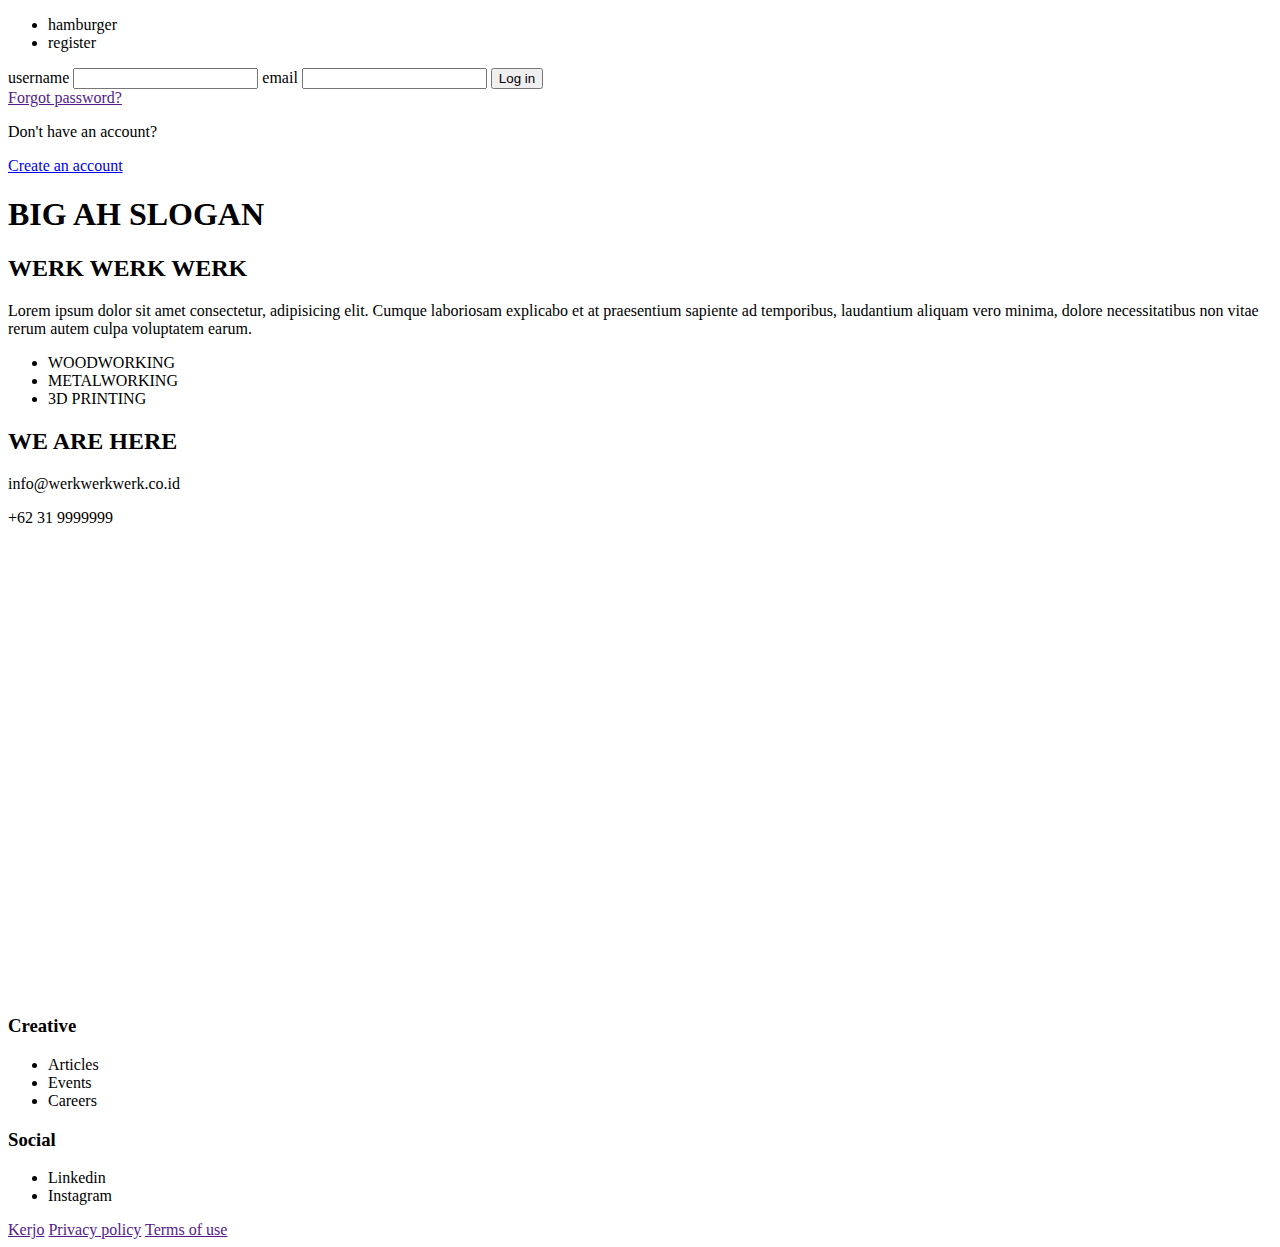
==== index.html @ ec3462d0 "link main page to register account page" ====
<!DOCTYPE html>
<html lang="en">
<head>
	<meta charset="UTF-8">
	<meta name="viewport" content="width=device-width, initial-scale=1.0">

	<link rel="icon" type="image" href=""/>

	<link rel="stylesheet" href="./styles/style1.css"/>
	<link rel="stylesheet" href="./styles/style2.css"/>

	<title>werk werk werk</title>
</head>
<body>
	<header>
		<nav>
			<ul>
				<!-- menu -->
				<li>hamburger</li>
				<!-- login and register -->
				<li>register</li>
			</ul>
		</nav>

		<nav>
			<form action="" class="signin">
				<label for="">username</label>
				<input type="text" class="signin username"/>

				<label for="">email</label>
				<input type="email" name="" id="" class="signin email"/>

				<input type="button" class="reg submit" value="Log in"/>
			</form>

			<a href="">Forgot password?</a>

			<p>Don't have an account?</p>
			<a href="./register.html">Create an account</a>
		</nav>
	</header>

	<main>
		<!-- big ah background -->
		<section id="main" class="main">
			<h1>BIG AH SLOGAN</h1>
		</section>

		<!-- name of the company, vision, etc -->
		<section id="about" class="about">
			<h2>WERK WERK WERK</h2>
			<p>Lorem ipsum dolor sit amet consectetur, adipisicing elit. Cumque laboriosam explicabo et at praesentium sapiente ad temporibus, laudantium aliquam vero minima, dolore necessitatibus non vitae rerum autem culpa voluptatem earum.</p>
		</section>

		<!-- them facilites -->
		<section id="facilities" class="facilities">
			<ul>
				<li>WOODWORKING</li>
				<li>METALWORKING</li>
				<li>3D PRINTING</li>
			</ul>
		</section>


		<footer>
			<h2 class="here">WE ARE HERE</h2>
			<p>info@werkwerkwerk.co.id</p>
			<p>+62 31 9999999</p>
			<iframe src="https://www.google.com/maps/embed?pb=!1m18!1m12!1m3!1d11193.263417073578!2d112.82469502774907!3d-7.307047311729275!2m3!1f0!2f0!3f0!3m2!1i1024!2i768!4f13.1!3m3!1m2!1s0x2dd7f1c3c4828513%3A0xce9fd1542e5a0dce!2sTambake%20mbah%20sarkun!5e0!3m2!1sen!2sus!4v1720446524180!5m2!1sen!2sus" width="600" height="450" style="border:0;" allowfullscreen="" loading="lazy" referrerpolicy="no-referrer-when-downgrade"></iframe>

			<h3 class="creative">Creative</h3>
			<ul>
				<li>Articles</li>
				<li>Events</li>
				<li>Careers</li>
			</ul>
			
			<h3 class="social">Social</h3>
			<ul>
				<li>Linkedin</li>
				<li>Instagram</li>
			</ul>

			<div class="copyright">
				<a href="">Kerjo</a>
				<a href="">Privacy policy</a>
				<a href="">Terms of use</a>
			</div>
		</footer>
	</main>
</body>
</html>
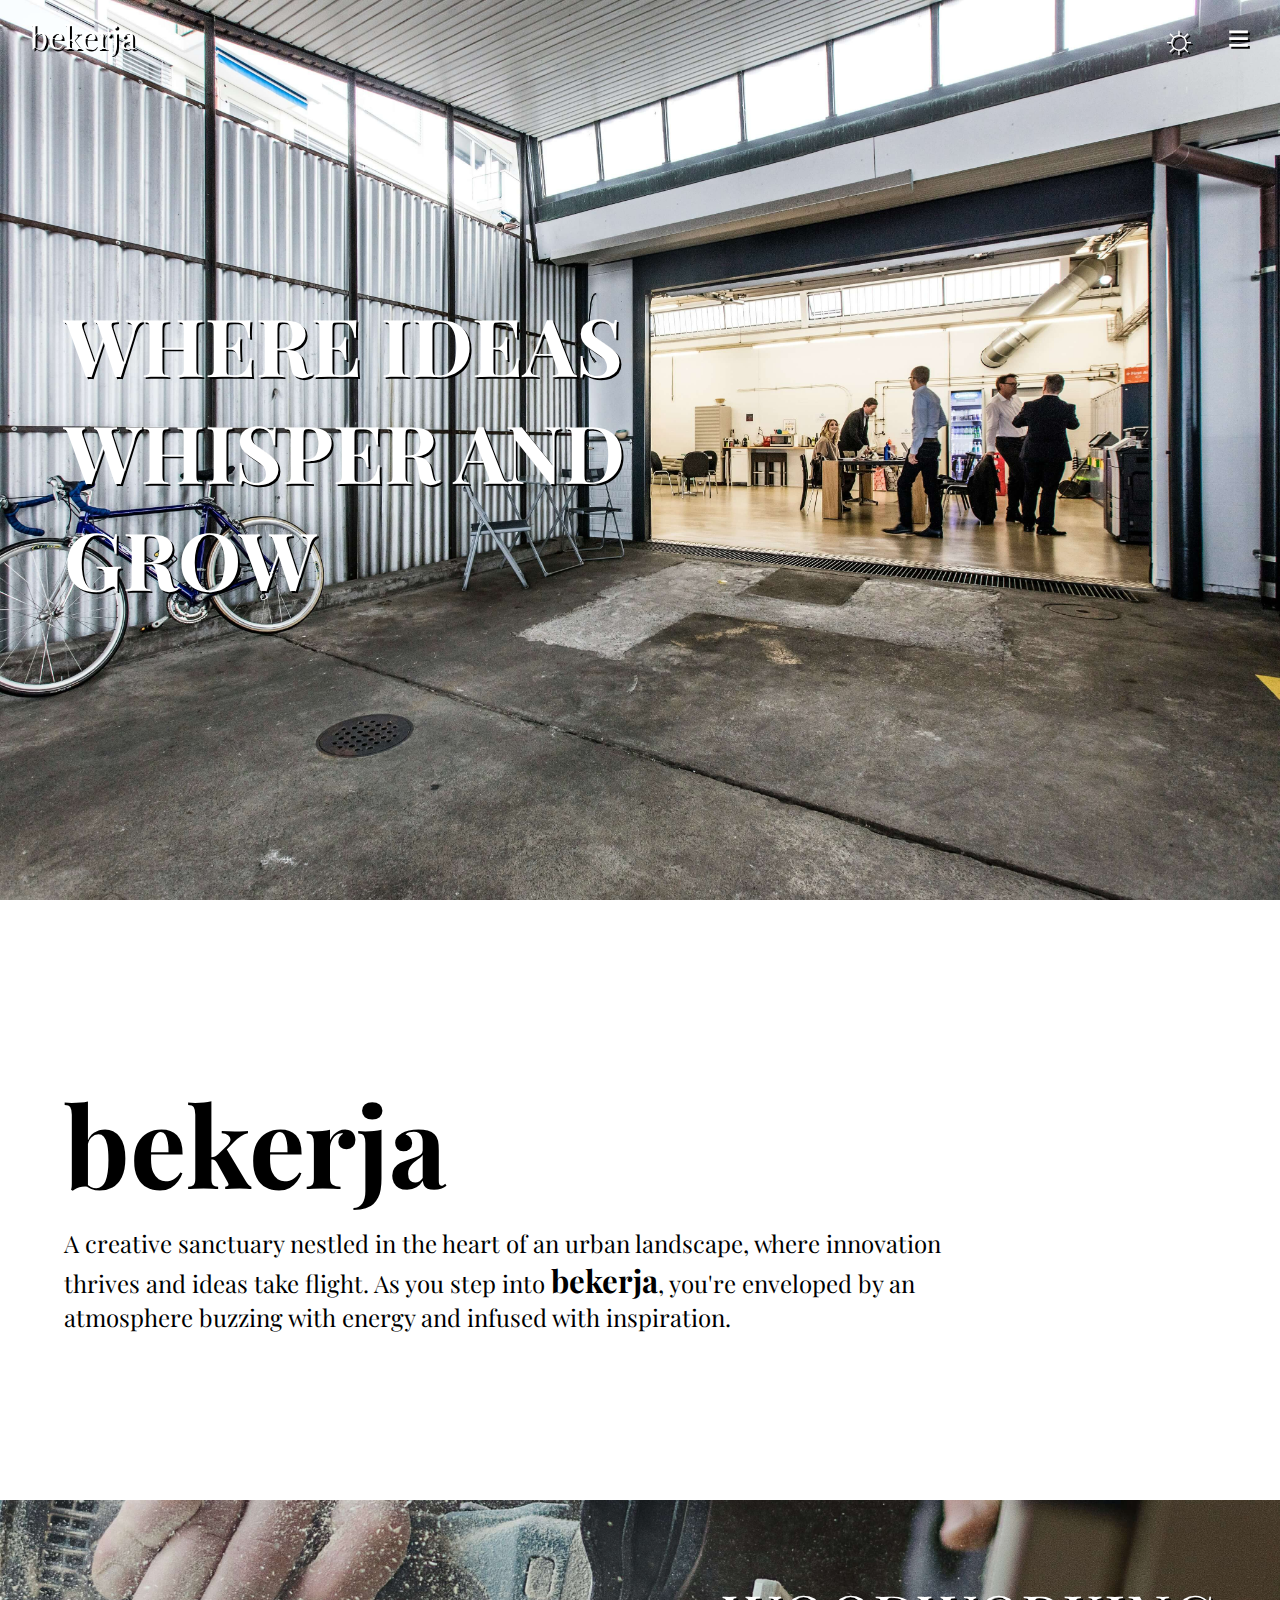
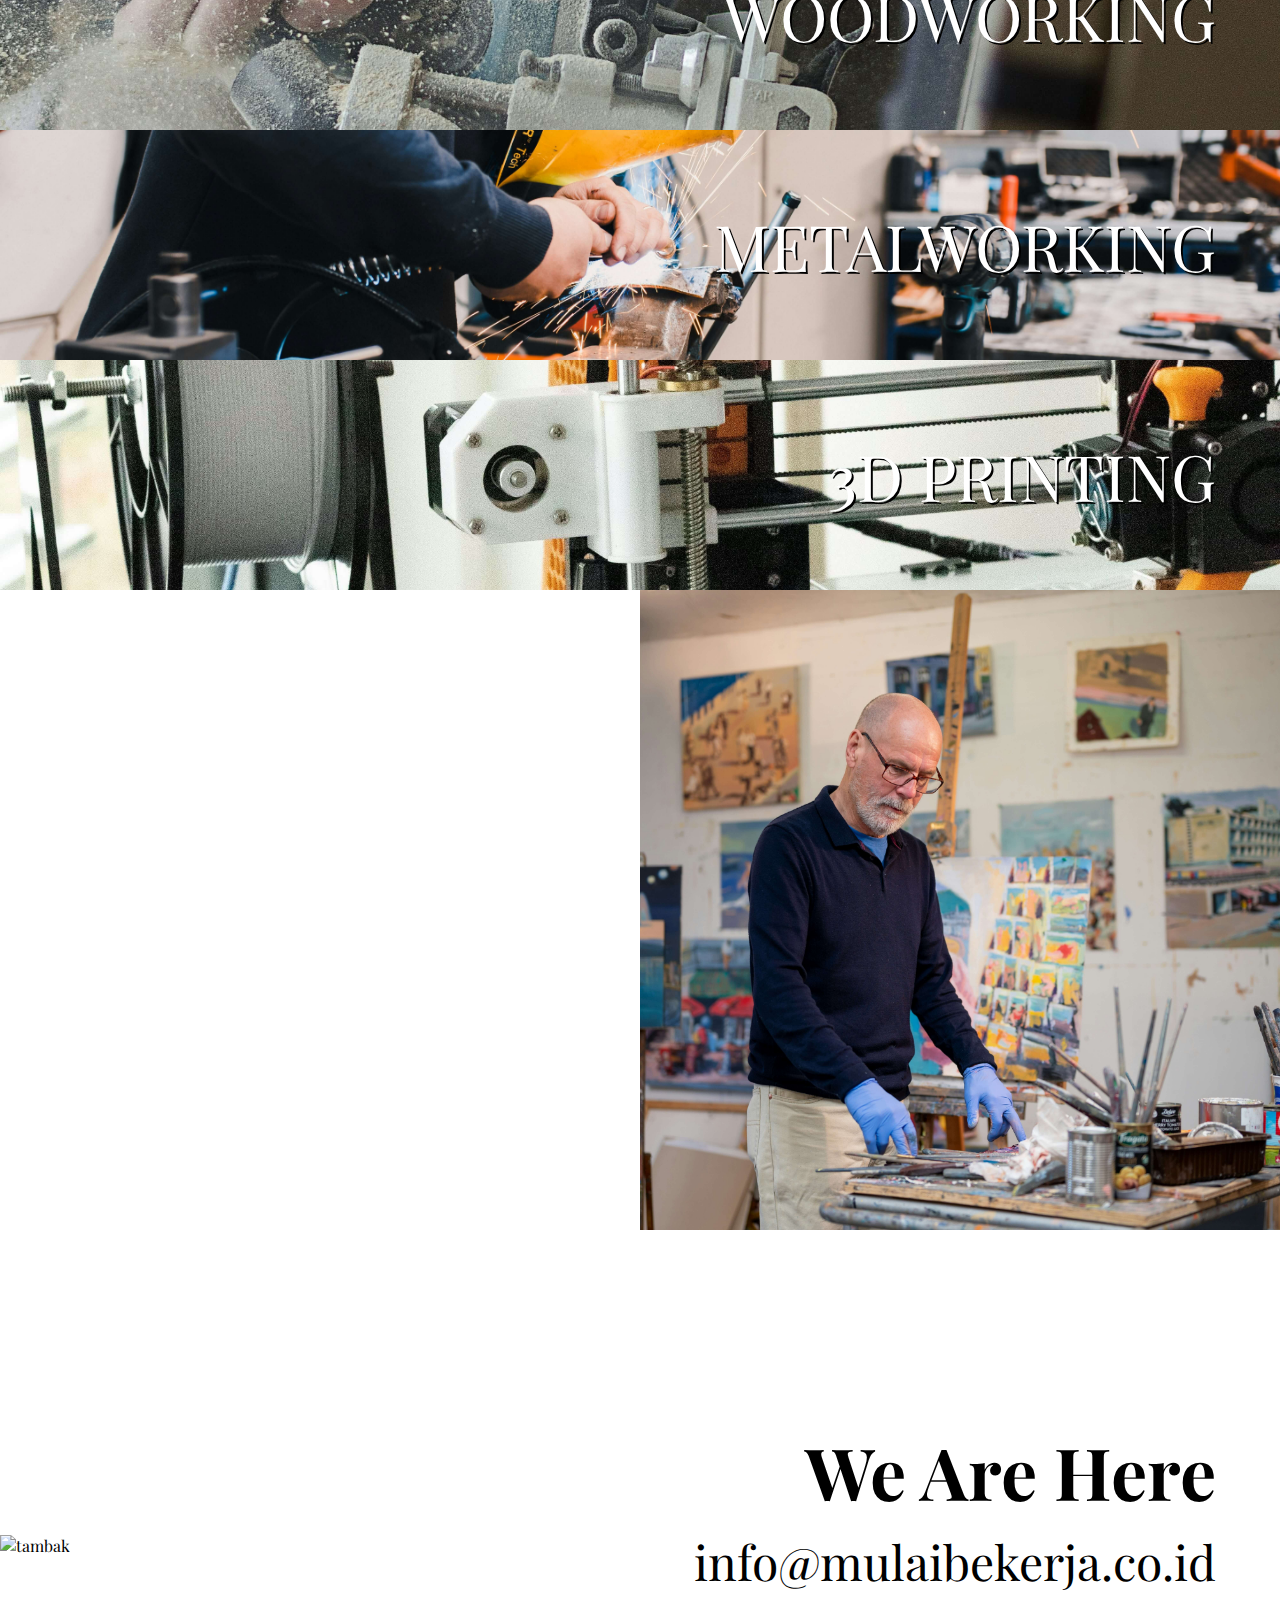
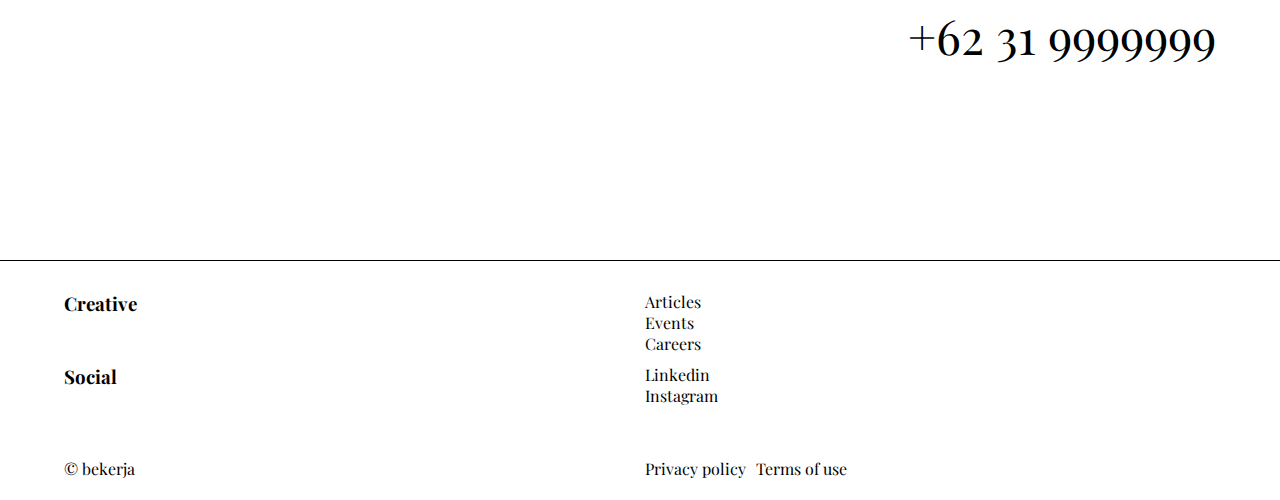
==== commit 91e78d84: "css update, image, hamburger" ====
--- a/index.html
+++ b/index.html
@@ -4,70 +4,120 @@
 	<meta charset="UTF-8">
 	<meta name="viewport" content="width=device-width, initial-scale=1.0">
 
-	<link rel="icon" type="image" href=""/>
+	<link rel="preconnect" href="https://fonts.googleapis.com">
+	<link rel="preconnect" href="https://fonts.gstatic.com" crossorigin>
+	<link href="https://fonts.googleapis.com/css2?family=Playfair+Display:ital,wght@0,400..900;1,400..900&display=swap" rel="stylesheet">
+
+	<link rel="icon" type="image" href="./src/icons/ruler-svgrepo-com.svg"/>
 
 	<link rel="stylesheet" href="./styles/style1.css"/>
 	<link rel="stylesheet" href="./styles/style2.css"/>
 
-	<title>werk werk werk</title>
+	<title>Bekerja Creative Space</title>
 </head>
 <body>
 	<header>
-		<nav>
-			<ul>
-				<!-- menu -->
-				<li>hamburger</li>
-				<!-- login and register -->
-				<li>register</li>
-			</ul>
-		</nav>
-
-		<nav>
-			<form action="" class="signin">
-				<label for="">username</label>
-				<input type="text" class="signin username"/>
-
-				<label for="">email</label>
-				<input type="email" name="" id="" class="signin email"/>
-
-				<input type="button" class="reg submit" value="Log in"/>
-			</form>
-
-			<a href="">Forgot password?</a>
-
-			<p>Don't have an account?</p>
-			<a href="./register.html">Create an account</a>
-		</nav>
+		<div class="nav-bar">
+			<nav class="logo">bekerja</nav>
+			<div class="buttons">
+				<button class="dark-mode">&#9788;</button>
+				<nav class="hamburger"><button popovertarget="popup-user" class="hamb-butt">&#x2261;</button></nav>
+			</div>
+			
+		</div>
+		<div class="popup-user" popover id="popup-user">
+			<button popovertarget="popup-user" popoevertargetaction="hide" class="hamb-butt-2">&#9587;</button>
+			<div id="big-reg-cont" class="big-reg-cont">
+			<div class="user-data">
+				<div class="user-container container-signin">
+					<form action="" class="signin">
+						<label for="">username</label>
+						<input type="text" class="signin username"/>
+	
+						<label for="">Password</label>
+						<input type="password" name="" id="" class="signin email"/>
+	
+						<input type="button" class="reg submit" value="Log in"/>
+					</form>
+	
+					<a class="forgot-password" href="">Forgot password?</a>
+	
+				</div>
+			
+				<div class="user-container container-register">
+					<form action="" class="register">
+						<label for="">First Name</label>
+						<input type="text" class="reg first-name">
+				
+						<label for="">Last Name</label>
+						<input type="text" class="reg last-name">
+			
+						<label for="">username</label>
+						<input type="text" class="reg username">
+				
+						<label for="">email</label>
+						<input type="email" name="" id="" class="reg email"/>
+				
+						<label for="">Password</label>
+						<input type="password" name="" id="" class="reg password">
+				
+						<input type="button" class="reg submit" value="Register">
+					</form>	
+				</div>
+			</div>
+			</div>
+			<div class="bg-reg bg-1"></div>
+		</div>
+			<!-- <div class="bg-reg bg-2">New Here?</div> -->
 	</header>
 
 	<main>
 		<!-- big ah background -->
-		<section id="main" class="main">
-			<h1>BIG AH SLOGAN</h1>
+		<section id="sect mainsect" class="sect mainsect">
+			<h1>Where Ideas Whisper and Grow</h1>
 		</section>
 
 		<!-- name of the company, vision, etc -->
-		<section id="about" class="about">
-			<h2>WERK WERK WERK</h2>
-			<p>Lorem ipsum dolor sit amet consectetur, adipisicing elit. Cumque laboriosam explicabo et at praesentium sapiente ad temporibus, laudantium aliquam vero minima, dolore necessitatibus non vitae rerum autem culpa voluptatem earum.</p>
+		<section id="sect aboutsect" class="sect aboutsect">
+			<h2 class="about-title">bekerja</h2>
+			<p>A creative sanctuary nestled in the heart of an urban landscape, where innovation thrives and ideas take flight. As you step into <span class="bekerja">bekerja</span>, you're enveloped by an atmosphere buzzing with energy and infused with inspiration.</p>
 		</section>
 
 		<!-- them facilites -->
-		<section id="facilities" class="facilities">
-			<ul>
-				<li>WOODWORKING</li>
-				<li>METALWORKING</li>
-				<li>3D PRINTING</li>
+		<section id="sect facssect" class="sect facssect">
+			<ul	class="list facs">
+				<li class="facitems fac-1">WOODWORKING</li>
+				<li class="facitems fac-2">METALWORKING</li>
+				<li class="facitems fac-3">3D PRINTING</li>
 			</ul>
 		</section>
 
+		<section id="sect testimonsect" class="sect testimonsect">
+			<img src="./src/img/compressed/good-sir.jpg" class="good-sir" alt="testimony">
+			<div class="container-testimon">
+				<p class="testimony-about">
+					What makes <span class="bekerja">bekerja</span> exceptional is its supportive community of like-minded individuals who inspire and assist each other daily. Bekerja isn't just a workspace; it's a place where creativity thrives, connections deepen, and passions are reignited.</p>
+				<p class="testimony-name">Bruce Wayne</p>
+			</div>
+			
+		</section>
+
+		<section class="sect infosect">
+			<div class="addressinfo">
+				<h2 class="here"><a href="https://maps.app.goo.gl/QqDTWWnGY4p8EQmk7" class="maps" target="_blank">We Are Here</a></h2>
+				<p class="mailinfo">info@mulaibekerja.co.id</p>
+				<p class="phoneinfo">+62 31 9999999</p>
+
+			</div>
+			
+			<a href="https://maps.app.goo.gl/QqDTWWnGY4p8EQmk7" class="maps" target="_blank"><img src="./src/img/snazzy-image-2.png" alt="tambak" class="tambak" width="100%"></a>
+			
+		</section>
+
+		
+
 
 		<footer>
-			<h2 class="here">WE ARE HERE</h2>
-			<p>info@werkwerkwerk.co.id</p>
-			<p>+62 31 9999999</p>
-			<iframe src="https://www.google.com/maps/embed?pb=!1m18!1m12!1m3!1d11193.263417073578!2d112.82469502774907!3d-7.307047311729275!2m3!1f0!2f0!3f0!3m2!1i1024!2i768!4f13.1!3m3!1m2!1s0x2dd7f1c3c4828513%3A0xce9fd1542e5a0dce!2sTambake%20mbah%20sarkun!5e0!3m2!1sen!2sus!4v1720446524180!5m2!1sen!2sus" width="600" height="450" style="border:0;" allowfullscreen="" loading="lazy" referrerpolicy="no-referrer-when-downgrade"></iframe>
-
 			<h3 class="creative">Creative</h3>
 			<ul>
 				<li>Articles</li>
@@ -77,14 +127,17 @@
 			
 			<h3 class="social">Social</h3>
 			<ul>
-				<li>Linkedin</li>
-				<li>Instagram</li>
+				<li><a href="https://www.linkedin.com/in/teduh-adhi-prakoso/" target="_blank" rel="noopener noreferrer">Linkedin</a></li>
+				<li><a href="https://www.instagram.com/teduhadhi/" target="_blank" rel="noopener noreferrer">Instagram</a></li>
 			</ul>
 
 			<div class="copyright">
-				<a href="">Kerjo</a>
-				<a href="">Privacy policy</a>
-				<a href="">Terms of use</a>
+				<a href="#">&#169 bekerja</a>
+			</div>
+
+			<div class="copyright-2">
+				<a href="#">Privacy policy</a>
+				<a href="#">Terms of use</a>
 			</div>
 		</footer>
 	</main>
--- a/styles/style1.css
+++ b/styles/style1.css
@@ -0,0 +1,265 @@
+*{
+    margin: 0;
+    font-family: "Playfair Display", serif;
+}
+
+.nav-bar{
+  display: flex;
+  position: fixed;
+  width: 100%;
+  height: 30px;
+  justify-content: space-between;
+  align-items: center;
+  padding-top: 20px;
+  z-index: 3;
+}
+
+.nav-bar  * {
+  color: white;
+  text-shadow: 2px 2px  black;
+
+}
+
+.buttons{
+  display: flex;
+  gap:30px
+}
+
+.logo{
+  font-size: 2rem;
+  margin-left: 30px;
+}
+
+.hamburger{
+  margin-right: 30px;
+}
+
+.hamb-butt,.dark-mode{
+  background-color: transparent;
+  border: none;
+  cursor: pointer;
+  padding: 0;
+  margin: 0;
+  font-size: 2.5rem;
+  font-weight: 600;
+}
+
+
+
+.mainsect{
+    height: 100vh;
+    width: 100%;
+    display: flex;
+    justify-content: left;
+    align-items: center;
+    background-color: black;
+    background-image: url(../src/img/compressed/bg-first.jpg);
+    background-size: cover;
+    background-position: 100%;
+}
+
+h1{
+    color: white;
+    text-shadow: 2px 2px  black;
+    text-transform: uppercase;
+    font-size: 5rem;
+    padding-left: 5%;
+    width: 50%;
+}
+
+.aboutsect{
+    height: 600px;
+    width: 100%;
+    background-color: white;
+    display: flex;
+    flex-direction: column;
+    color: black;
+    justify-content: center;
+    gap: 10px;
+}
+
+
+.aboutsect *{
+    margin: 0 5%;
+}
+
+.bekerja{
+    font-weight: 700;
+    font-size: 1.3em;
+    margin: 0;
+    padding: 0;
+}
+
+.aboutsect > h2{
+    font-size: 7rem;
+
+    /* text-transform:uppercase; */
+}
+
+.aboutsect > p{
+    font-size: 1.5rem;
+    max-width: 900px;
+}
+
+.facssect{
+    height: 690px;
+    background-color: black;
+    color: white;
+    text-shadow: 2px 2px  black;
+}
+
+.facs{
+    padding: 0;
+}
+
+.facitems{
+    list-style: none;
+    height: 230px;
+    display: flex;
+    align-items: center;
+    justify-content: end;
+    font-size: 4em;
+    cursor: pointer;
+    padding-right: 5%;
+    background-size: cover;
+    background-position-y: 50%;
+    transition: opacity 0.3s ease;
+    background-repeat: no-repeat;
+
+}
+
+.fac-1{
+    background-image: url(../src/img/compressed/joint.jpg);
+}
+
+.fac-2{
+    background-image: url(../src/img/compressed/welding.jpg);
+}
+
+.fac-3{
+    background-image: url(../src/img/compressed/anet-a8.jpg);
+}
+
+.facs:hover .facitems{
+    opacity: 0.5;
+    background-position-x: 2000vh;
+}
+
+.facs:hover .facitems:hover{
+    opacity: 1;
+    background-position-x: 0;
+}
+
+.testimonsect{
+    background-color: white;
+    height: fit-content;
+    width: 100%;
+    display: flex;
+    align-items: center;
+    overflow: hidden;
+    /* cursor: pointer; */
+}
+
+.testimonsect > div{
+  
+    display: flex;
+    flex-direction: column;
+    gap: 30px;
+    font-size: 1.5rem;
+    line-height: 1.75em;
+    color: white;
+    transition: color 2s ease-out;
+    margin: 0 5%;
+}
+
+.testimony-name{
+    font-size: 1.5em;
+    font-weight: 500;
+}
+
+.testimonsect > img{
+    /* height: 500px; */
+    width: 50%;
+    aspect-ratio: 1/1;
+    object-fit: cover;
+    position: relative;
+    transform: translateX(100%);
+    transition: transform 2s ease;
+    animation-fill-mode: forwards;
+}
+
+
+.testimonsect:hover .good-sir{
+    transform: translateX(0);
+}
+
+.testimonsect:hover div{
+    color: black;
+}
+
+
+.infosect{
+    height:70vh;
+    overflow: hidden;
+    display: flex;
+    align-items: center;
+}
+
+.addressinfo{
+    right: 5%;
+    position: absolute;
+    display: flex;
+    flex-direction: column;
+    gap: 10px;
+    align-items: end;
+    font-size: 3rem;
+    z-index: 1;
+}
+
+
+.maps{
+    transition: scale 0.5s ease;
+}
+
+.maps:hover{
+    scale: 107%;
+}
+
+footer{
+    display: grid;
+    grid-template-columns: repeat(2,1fr);
+    grid-template-rows: repeat(3,1fr);
+    gap: 10px;
+    border-top: 1px solid black;
+    padding: 30px 5% 0;
+
+}
+
+footer > .creative{
+
+}
+
+footer > .social{
+
+}
+
+footer > .copyright{
+
+}
+
+
+footer > ul{
+    list-style: none;
+    padding-left: 0;
+}
+
+a{
+    text-decoration: none;
+    color: black;
+}
+
+.copyright, .copyright-2{
+    display: flex;
+    align-items: center;
+    column-gap: 10px;
+}
--- a/styles/style2.css
+++ b/styles/style2.css
@@ -0,0 +1,134 @@
+
+.popup-user{
+  margin: 0;
+  padding: 0;
+  background-color: rgba(0, 0, 0, 0.741);
+  border: none;
+  backdrop-filter: blur(1.75px);
+  height: 100vh;
+  width: 100%;
+  position: fixed;
+  z-index: 7;
+  translate: 100% 0;
+    transition: translate 1.5s, display 1.5s ease-out allow-discrete;
+}
+
+.popup-user:popover-open{
+  translate: 0 0;
+    
+  @starting-style{
+      translate: 100% 0;
+  }
+}
+.hamb-butt-2{
+  z-index: 7;
+  margin: 0;
+  color: white;
+  position: fixed;
+  top: 19px;
+  left: 30px;
+  background-color: transparent;
+  border: none;
+  cursor: pointer;
+  padding: 0;
+  margin: 0;
+  font-size: 1.5rem;
+  font-weight: 600;
+}
+
+.big-reg-cont{
+  height: 100vh;
+  width: 100%;
+  display: flex;
+  align-items: center;
+
+}
+
+
+
+.user-data{
+  display: flex;
+  align-items: flex-start;
+  gap: 50px;
+  z-index: 3;
+  width: 100%;
+  justify-content: space-around;
+}
+
+.user-container{
+  display: flex;
+  width: 400px;
+  flex-direction: column;
+  align-items: center;
+}
+
+form{
+  display: flex;
+  flex-direction: column;
+  flex: 1;
+  font-size: 1.5em;
+  width: 100%;
+  color: white;
+  
+}
+
+input{
+  height: 1rem;
+  border-radius: 25px;
+  border: none;
+  background-color: rgba(216, 215, 215, 0.701);
+  margin-top: 1%;
+  margin-bottom: 3%;
+  padding: 10px 20px;
+  font-size: 1em;
+  color: rgb(0, 0, 0);
+  font-family: serif;
+}
+
+input[type="button"]{
+  background-color: black;
+  color: white;
+  height: 2em;
+  margin-top: 15px;
+  padding: 0;
+  cursor: pointer;
+  border-radius: 30px;
+  font-size: 0.95em;
+}
+
+.forgot-password{
+  font-size: 1.25em;
+  margin-top: 10px;
+  text-decoration: none;
+  color: rgb(255, 255, 255);
+}
+
+/* .bg-reg{
+  height: 100vh;
+  width: 50%;
+  display: flex;
+  align-items: center;
+  justify-content: center;
+  border-right: 1px solid rgba(255, 255, 255, 0.21);
+  
+  position: fixed;
+  z-index: 5;
+} */
+
+.bg-1{
+  top: 0;
+  left: 0;
+  background-color: ;
+}
+
+.bg-2{
+  top: 0;
+  right: 0;
+}
+
+/* .container-register:hover .bg-1{
+  display: none;
+} */
+
+
+
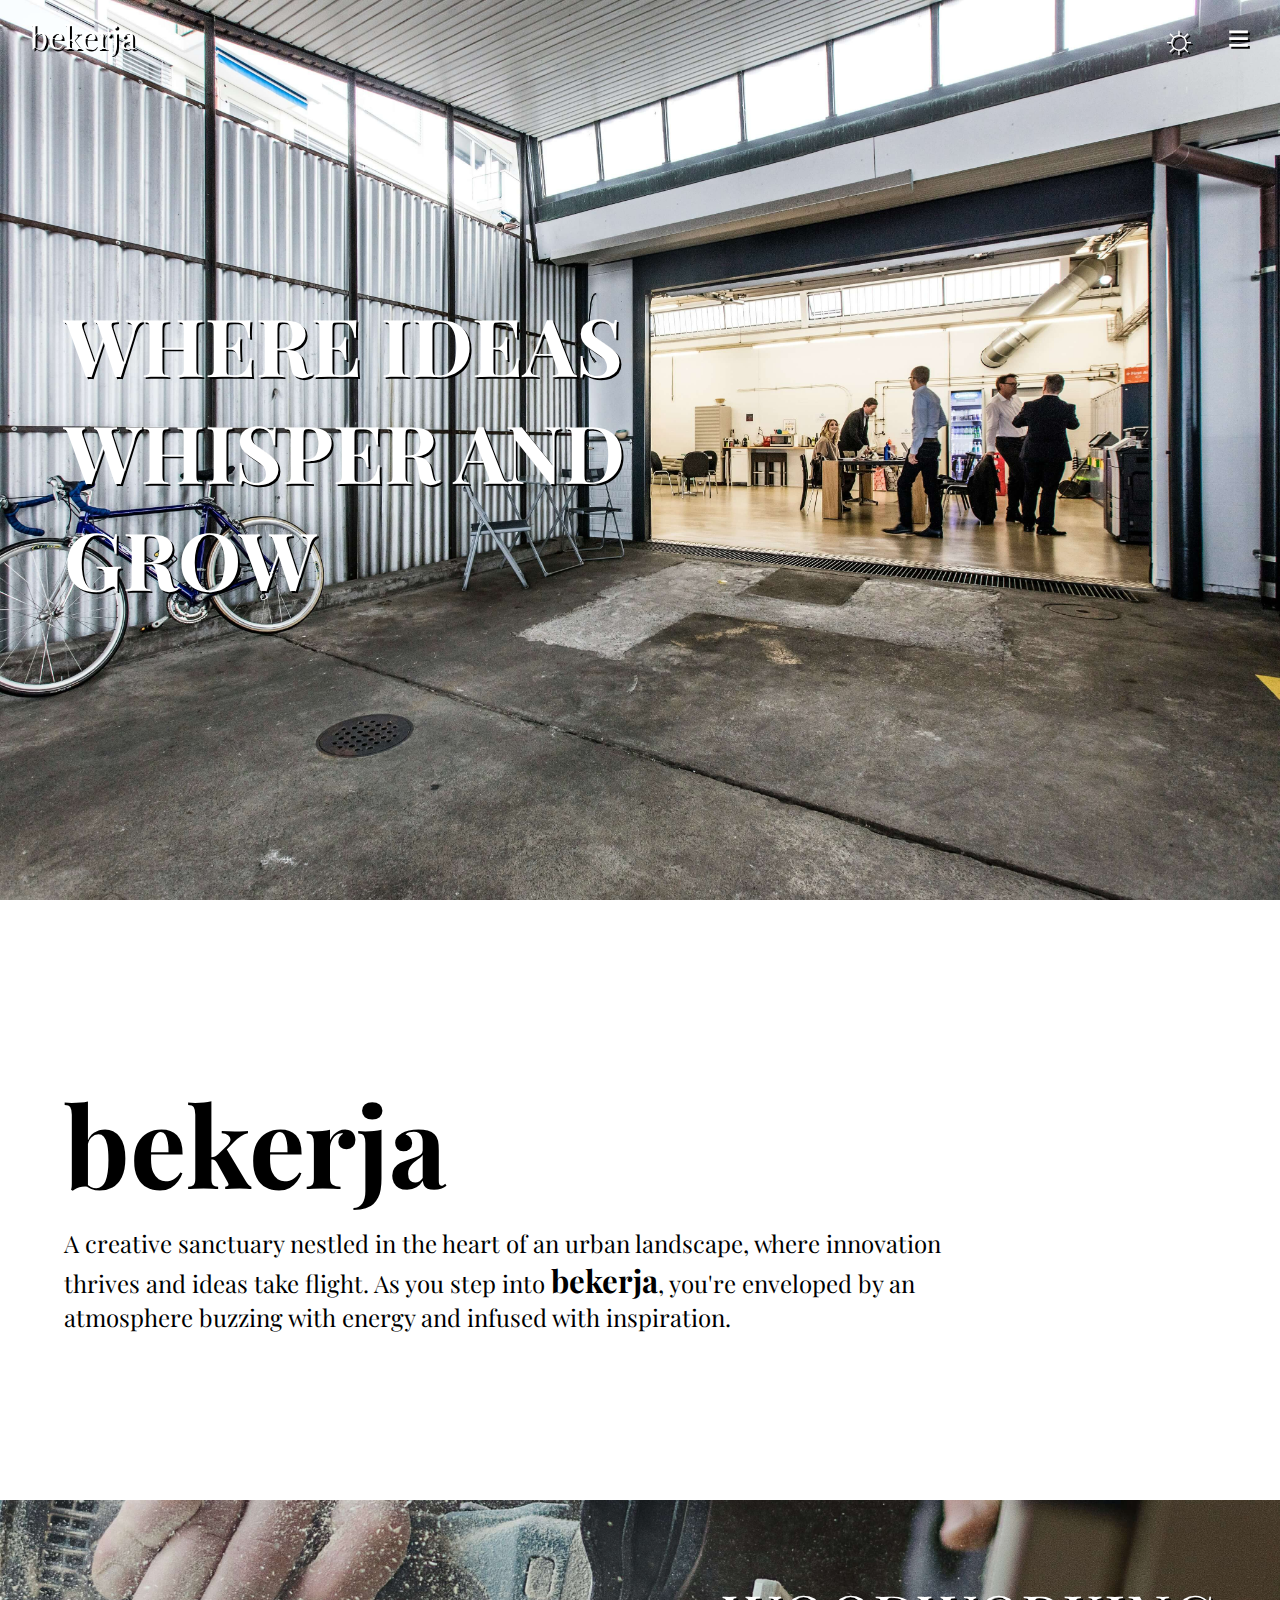
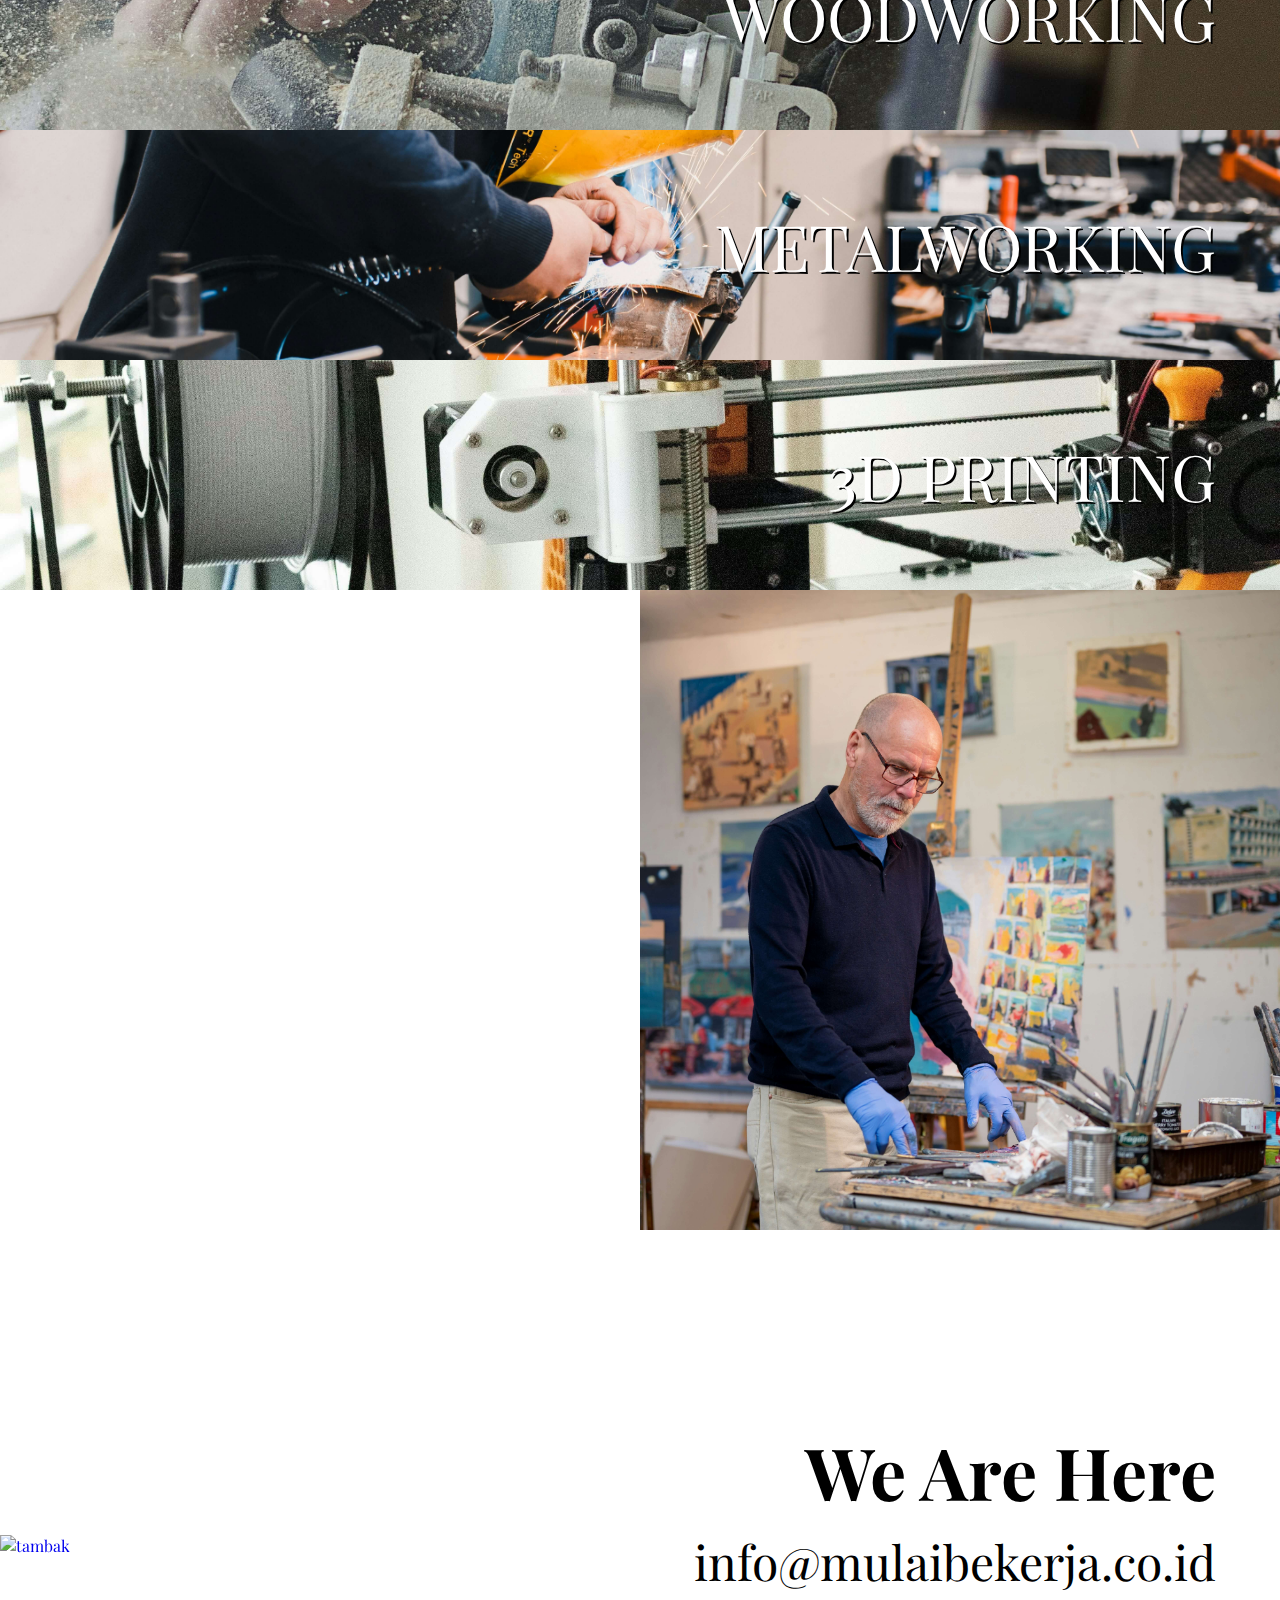
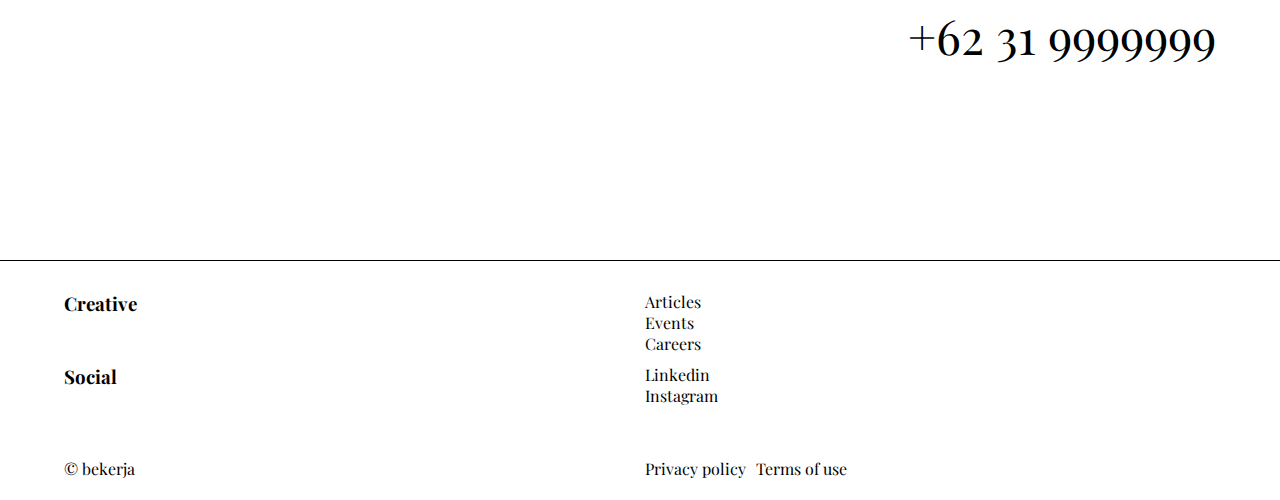
==== commit a90522d8: "add dark mode" ====
--- a/index.html
+++ b/index.html
@@ -3,6 +3,8 @@
 <head>
 	<meta charset="UTF-8">
 	<meta name="viewport" content="width=device-width, initial-scale=1.0">
+	<meta name="author" content="Teduh Adhi">
+	<meta name="description" content="A creative sanctuary nestled in the heart of an urban landscape, where innovation thrives and ideas take flight. As you step into bekerja, you're enveloped by an atmosphere buzzing with energy and infused with inspiration.">
 
 	<link rel="preconnect" href="https://fonts.googleapis.com">
 	<link rel="preconnect" href="https://fonts.gstatic.com" crossorigin>
@@ -20,7 +22,8 @@
 		<div class="nav-bar">
 			<nav class="logo">bekerja</nav>
 			<div class="buttons">
-				<button class="dark-mode">&#9788;</button>
+				<button onclick="nightMode()" class="dark-button invert">&#9788;</button>
+				<!-- <button id="dark-button" class="dark-button invert">&#9788;</button> -->
 				<nav class="hamburger"><button popovertarget="popup-user" class="hamb-butt">&#x2261;</button></nav>
 			</div>
 			
@@ -78,7 +81,7 @@
 		</section>
 
 		<!-- name of the company, vision, etc -->
-		<section id="sect aboutsect" class="sect aboutsect">
+		<section id="sect aboutsect" class="sect aboutsect invert">
 			<h2 class="about-title">bekerja</h2>
 			<p>A creative sanctuary nestled in the heart of an urban landscape, where innovation thrives and ideas take flight. As you step into <span class="bekerja">bekerja</span>, you're enveloped by an atmosphere buzzing with energy and infused with inspiration.</p>
 		</section>
@@ -92,19 +95,19 @@
 			</ul>
 		</section>
 
-		<section id="sect testimonsect" class="sect testimonsect">
-			<img src="./src/img/compressed/good-sir.jpg" class="good-sir" alt="testimony">
+		<section id="sect testimonsect" class="sect testimonsect invert">
+			<img src="./src/img/compressed/good-sir.jpg" class="good-sir invert" alt="testimony">
 			<div class="container-testimon">
 				<p class="testimony-about">
-					What makes <span class="bekerja">bekerja</span> exceptional is its supportive community of like-minded individuals who inspire and assist each other daily. Bekerja isn't just a workspace; it's a place where creativity thrives, connections deepen, and passions are reignited.</p>
+					What makes <span class="bekerja">bekerja</span> exceptional is its supportive community of like-minded individuals who inspire and assist each other daily. <span class="bekerja">bekerja</span> isn't just a workspace; it's a place where creativity thrives, connections deepen, and passions are reignited.</p>
 				<p class="testimony-name">Bruce Wayne</p>
 			</div>
 			
 		</section>
 
-		<section class="sect infosect">
+		<section class="sect infosect invert">
 			<div class="addressinfo">
-				<h2 class="here"><a href="https://maps.app.goo.gl/QqDTWWnGY4p8EQmk7" class="maps" target="_blank">We Are Here</a></h2>
+				<h2 class="here"><a href="https://maps.app.goo.gl/QqDTWWnGY4p8EQmk7" class="maps-text" target="_blank">We Are Here</a></h2>
 				<p class="mailinfo">info@mulaibekerja.co.id</p>
 				<p class="phoneinfo">+62 31 9999999</p>
 
@@ -115,31 +118,75 @@
 		</section>
 
 		
+	</main>
+
+	<footer class="invert">
+		<h3 class="creative">Creative</h3>
+		<ul>
+			<li>Articles</li>
+			<li>Events</li>
+			<li>Careers</li>
+		</ul>
+		
+		<h3 class="social">Social</h3>
+		<ul>
+			<li><a href="https://www.linkedin.com/in/teduh-adhi-prakoso/" target="_blank" rel="noopener noreferrer">Linkedin</a></li>
+			<li><a href="https://www.instagram.com/teduhadhi/" target="_blank" rel="noopener noreferrer">Instagram</a></li>
+		</ul>
+
+		<div class="copyright">
+			<a href="#">&#169 bekerja</a>
+		</div>
+
+		<div class="copyright-2">
+			<a href="#">Privacy policy</a>
+			<a href="#">Terms of use</a>
+		</div>
+	</footer>
+
+	<script>
+		// let nightMode = localStorage.getItem("nightMode");
+		// const nightModeToggle = document.querySelector("#dark-button");
+
+		// const enableNightMode = () => {
+		// 	document.body.classList.add("night-mode");
+		// 	localStorage.setItem("nightMode", "enabled");
+		// };
+
+		// const disableNightMode = () => {
+		// 	document.body.classList.remove("night-mode");
+		// 	localStorage.setItem("nightMode", "none");
+		// };
+
+		// nightModeToggle.addEventListener("click", ()=> {
+		// 	// console.log("test");
+		// 	nightMode = localStorage.getItem("nightMode");
+
+		// 	if (nightMode !== "enabled"){
+		// 		enableNightMode();
+		// 	}
+		// 	else {
+		// 		disableNightMode();
+		// 	}
+
+		// });
 
 
-		<footer>
-			<h3 class="creative">Creative</h3>
-			<ul>
-				<li>Articles</li>
-				<li>Events</li>
-				<li>Careers</li>
-			</ul>
-			
-			<h3 class="social">Social</h3>
-			<ul>
-				<li><a href="https://www.linkedin.com/in/teduh-adhi-prakoso/" target="_blank" rel="noopener noreferrer">Linkedin</a></li>
-				<li><a href="https://www.instagram.com/teduhadhi/" target="_blank" rel="noopener noreferrer">Instagram</a></li>
-			</ul>
+		let element = document.body;
+		element.classList.toggle(localStorage.night);
 
-			<div class="copyright">
-				<a href="#">&#169 bekerja</a>
-			</div>
+		function nightMode(){
+			if (localStorage.night !="night-mode"){
+				element.classList.toggle("night-mode",true);
+				localStorage.night="night-mode";
+			}
+			else{
+				element.classList.toggle("night-mode",false);
+				localStorage.night="";
+			}
+		};
+		
+	</script>
 
-			<div class="copyright-2">
-				<a href="#">Privacy policy</a>
-				<a href="#">Terms of use</a>
-			</div>
-		</footer>
-	</main>
 </body>
 </html>--- a/styles/style1.css
+++ b/styles/style1.css
@@ -1,7 +1,22 @@
+:root{
+  --bg-color :white;
+  --text-color : black;
+  --shadow-color : black;
+  --invert: 0%;
+}
+
 *{
     margin: 0;
     font-family: "Playfair Display", serif;
 }
+
+.night-mode{
+  --bg-color :black;
+  --text-color : white;
+  --shadow-color : white;
+  --invert: 100%;
+}
+
 
 .nav-bar{
   display: flex;
@@ -34,7 +49,7 @@
   margin-right: 30px;
 }
 
-.hamb-butt,.dark-mode{
+.hamb-butt,.dark-button{
   background-color: transparent;
   border: none;
   cursor: pointer;
@@ -44,6 +59,11 @@
   font-weight: 600;
 }
 
+.dark-button{
+  color: var(--bg-color);
+  text-shadow: 2px 2px var(--shadow-color);
+}
+
 
 
 .mainsect{
@@ -70,7 +90,7 @@
 .aboutsect{
     height: 600px;
     width: 100%;
-    background-color: white;
+    background-color: var(--bg-color);
     display: flex;
     flex-direction: column;
     color: black;
@@ -81,6 +101,7 @@
 
 .aboutsect *{
     margin: 0 5%;
+    color: var(--text-color);
 }
 
 .bekerja{
@@ -151,7 +172,7 @@
 }
 
 .testimonsect{
-    background-color: white;
+    background-color: var(--bg-color);
     height: fit-content;
     width: 100%;
     display: flex;
@@ -167,7 +188,7 @@
     gap: 30px;
     font-size: 1.5rem;
     line-height: 1.75em;
-    color: white;
+    color: var(--bg-color);
     transition: color 2s ease-out;
     margin: 0 5%;
 }
@@ -194,7 +215,7 @@
 }
 
 .testimonsect:hover div{
-    color: black;
+    color: var(--text-color);
 }
 
 
@@ -216,9 +237,15 @@
     z-index: 1;
 }
 
+.addressinfo *{
+  color: var(--text-color);
+}
+
+
 
 .maps{
     transition: scale 0.5s ease;
+    filter: invert(var(--invert));
 }
 
 .maps:hover{
@@ -226,13 +253,18 @@
 }
 
 footer{
+    background-color: var(--bg-color);
     display: grid;
     grid-template-columns: repeat(2,1fr);
     grid-template-rows: repeat(3,1fr);
     gap: 10px;
-    border-top: 1px solid black;
+    border-top: 1px solid var(--text-color);
     padding: 30px 5% 0;
 
+}
+
+footer * {
+  color: var(--text-color);
 }
 
 footer > .creative{
@@ -255,7 +287,6 @@
 
 a{
     text-decoration: none;
-    color: black;
 }
 
 .copyright, .copyright-2{
